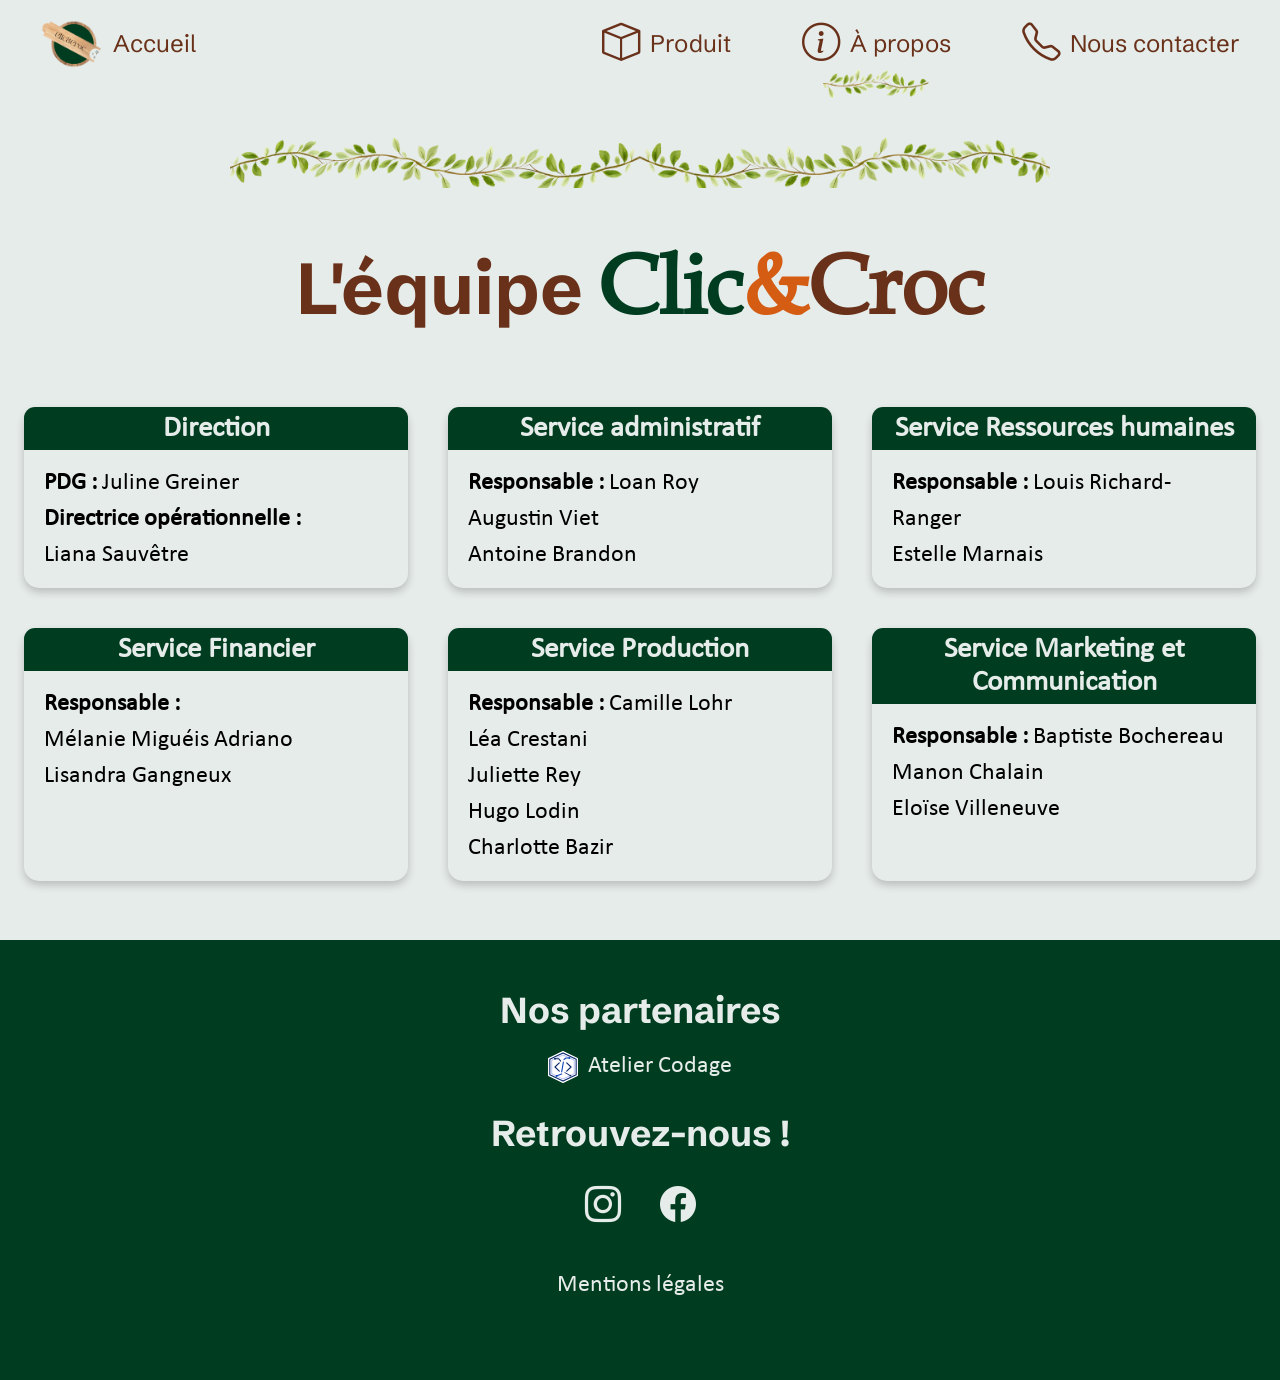
==== pages/a-propos.html @ 9d48530d "Add files via upload" ====
<!DOCTYPE html>
<html lang="fr">

<head>
    <meta charset="UTF-8">
    <meta name="viewport" content="width=device-width, initial-scale=1.0">
    <link rel="stylesheet" href="https://cdn.jsdelivr.net/npm/bootstrap-icons@1.13.1/font/bootstrap-icons.min.css">
    <link rel="preconnect" href="https://fonts.googleapis.com">
    <link rel="preconnect" href="https://fonts.gstatic.com" crossorigin>
    <link href="https://fonts.googleapis.com/css2?family=Schibsted+Grotesk:ital,wght@0,400..900;1,400..900&display=swap" rel="stylesheet">
    <link rel="stylesheet" href="../css/normalize.css">
    <link rel="stylesheet" href="../css/style.css">
    <title>À propos</title>
</head>

<body>
    
    <!-- Contenu du header : navigation ------------------------------------------------------------->
    <header>
        <nav class="nav">

            <!-- Bouton Menu (visible sur téléphone ; caché sur ordi) -->
            <button class="nav__toggle" type="button" aria-label="Ouvrir le menu">
                <i class="bi bi-list" aria-hidden="true"></i>
            </button>

            <!-- Liste du menu (affiché/caché sur téléphone ; visible sur ordi) -->
            <ul class="nav__ribbon">
                <li class="left">
                    <a href="../index.html">
                        <div>                            
                            <img class="logo" src="../images/logo.png" alt="Le logo de la mini-entreprise">
                            <span>Accueil</span>
                        </div>
                        <div class="underline"><img src="../images/soulignage-mini.png" alt="souligné"></div>
                    </a>
                </li>

                <li class="right">
                    <ul class="nav__list">
                        <li>
                            <a href="../pages/produit.html">
                                <div>
                                    <i class="bi bi-box"></i>
                                    <span>Produit</span>
                                </div>
                                <div class="underline"><img src="../images/soulignage-mini.png" alt="souligné"></div>
                            </a></li>
                        <li>
                            <a href="../pages/a-propos.html">
                                <div>
                                    <i class="bi bi-info-circle"></i>
                                    <span>À propos</span>
                                </div>                
                                <div class="active"><img src="../images/soulignage-mini.png" alt="souligné"></div>             
                            </a>
                        </li>
                        <li>
                            <a href="../pages/contact.html">
                                <div>
                                    <i class="bi bi-telephone"></i>
                                    <span>Nous contacter</span>
                                </div>
                                <div class="underline"><img src="../images/soulignage-mini.png" alt="souligné"></div>
                            </a>
                        </li>
                    </ul>
                </div>
        </nav>

        <div class="separation">
            <img class="sep1" src="../images/separation.png" alt="">
            <img class="sep2" src="../images/separation.png" alt="">
        </div>
    </header>
    
    <!-- Contenu du main : contenu général de la page, organisé par sections ------------------------>
    <main class="a-propos">
        <h2>
            L'équipe
            <span class="name">
                <span class="vert">Clic</span><span class="orange">&</span><span class="marron">Croc</span>
            </span>
        </h2>
        <section class="organigramme">
            <section>
                <h3>Direction</h3>
                <div>
                    <p><span class="gras">PDG : </span>Juline&nbsp;Greiner</p>
                    <p><span class="gras">Directrice opérationnelle : </span>Liana&nbsp;Sauvêtre</p>
                </div>
            </section>
            <section>
                <h3>Service administratif</h3>
                <div>
                    <p><span class="gras">Responsable : </span> Loan&nbsp;Roy</p>
                    <p>Augustin&nbsp;Viet</p>
                    <p>Antoine&nbsp;Brandon</p>
                </div>
            </section>
            <section>
                <h3>Service Ressources humaines</h3>
                <div>
                    <p><span class="gras">Responsable : </span>Louis&nbsp;Richard-Ranger</p>
                    <p>Estelle&nbsp;Marnais</p>
                </div>
            </section>
            <section>
                <h3>Service Financier</h3>
                <div>
                    <p><span class="gras">Responsable : </span>Mélanie&nbsp;Miguéis&nbsp;Adriano</p>
                    <p>Lisandra&nbsp;Gangneux</p>
                </div>
            </section>
            <section>
                <h3>Service Production</h3>
                <div>
                    <p><span class="gras">Responsable : </span>Camille&nbsp;Lohr</p>
                    <p>Léa&nbsp;Crestani</p>
                    <p>Juliette&nbsp;Rey</p>
                    <p>Hugo&nbsp;Lodin</p>
                    <p>Charlotte&nbsp;Bazir</p>
                </div>
            </section>
            <section>
                <h3>Service Marketing et Communication</h3>
                <div>
                    <p><span class="gras">Responsable : </span>Baptiste&nbsp;Bochereau</p>
                    <p>Manon&nbsp;Chalain</p>
                    <p>Eloïse&nbsp;Villeneuve</p>
                </div>
            </section>
        </section>
    </main>
    
    <!-- Contenu du footer : bandeau de mentions légales -------------------------------------------->
    <footer>
        <section class="partenaires">
            <h2>Nos partenaires</h2>
            <ul class="partenaires__list">
                <li>
                    <img src="../images/logo-atelier.svg" alt="">
                    <span>Atelier Codage</span>
                </li>
            </ul>
        </section>
        
        <section class="reseaux">
            <h2>Retrouvez-nous !</h2>
            <ul class="reseaux__list">
                <li>
                    <a href="https://www.instagram.com/mini_entreprise_alcuin/" target="_blank" rel="noopener noreferrer">
                        <i class="bi bi-instagram"></i>
                    </a>
                </li>
                <li>
                    <a href="https://www.facebook.com/Mini.Alcuin" target="_blank" rel="noopener noreferrer">
                        <i class="bi bi-facebook"></i>
                    </a>
                </li>
            </ul>
        </section>
        
        <section>
            <a class="mentions" href="../pages/mentions-legales.html" target="_blank">Mentions légales</a>
        </section>
    </footer>
</body>
</html>
---- css/style.css ----
/* ------------------------------------------- POLICES D'ÉCRITURE ------------------------------------------ */
@font-face {
    font-family: "Book Antiqua";
    src: url("../fonts/book-antiqua.ttf");
    font-display: swap;
}

@font-face {
    font-family: "Calibri";
    src: url("../fonts/calibri.ttf");
    font-display: swap;
}


/* ----------------------------------------------- VARIABLES ----------------------------------------------- */
:root {
    --marron: rgba(105, 49, 26);
    --vert: rgba(0, 61, 32);
    --orange: rgba(212, 92, 19);
    --near-white: rgb(230, 236, 233);
}

* {
    margin: 0;
    padding: 0;
    box-sizing: border-box;
}

html {
    font-size: clamp(1rem, 2vw, 1.5rem);
    font-family: "Calibri", sans-serif;
}

body {
    background-color: var(--near-white);
}


/* -------------------------------- GESTION DU MENU SMARTPHONE / ORDINATEUR -------------------------------- */
.nav {
    color: var(--marron);
    padding-top: 10px;
}

.nav__list {
    display: flex;
    flex-wrap: nowrap;
    gap: 4vw;
    list-style: none;
}

.nav__toggle {
    padding: 10px;
}

.nav__toggle i {
    margin: 10px;
    color: var(--marron);
}

.nav__ribbon {
    display: flex;
    flex-wrap: nowrap;
    justify-content: space-between;
    align-items: center;
    padding: 0 30px;
}

.left {
    justify-content: center;
    align-items: center;
    list-style: none;
}

.left a {
    display: flex;
}

.left, .nav__list li {
    display: flex;
    flex-direction: column;
    align-items: center;
}

.right {
    display: flex;
    gap: 2em;
    justify-content: flex-end;
}

.nav__list i, .nav__toggle i, .left .logo {
    font-size: 1.6rem;
    height: 2rem;
}

.nav__list a div:first-child, .left a div:first-child {
    display: flex;
    align-items: center;
    margin: 0;
}

.left a, .nav__list a {
    display: flex;
    align-items: center;
    flex-direction: column;
    text-decoration: none;
    color: var(--marron);
    padding: 10px;
    border-radius: 50px;
    font-family: "Schibsted Grotesk", sans-serif;
}

.left a > div:first-child, .nav__list a > div:first-child {
    display: flex;
    flex-wrap: nowrap;
    gap: 10px;
    align-items: center;
}

.underline, .active {
    height: 60px;
}

.active img {
    height: 30px;
}

.underline img {
    visibility: hidden;
}

.nav__list a:hover img, .left a:hover img {
    visibility: visible;
}

.underline img {
    display: block;
    height: 30px;
}

.separation {
    max-height: 50px;
    max-width: 95vw;
    display: flex;
    flex-wrap: nowrap;
    gap: 0;
    margin: auto;
    width: fit-content;
}

.sep1, .sep2 {
    max-width: 50%;
    max-height: 50px;
}

.sep2 {
    transform: scaleX(-1);
}

/* Spécifique smartphone ----------------------------------------------------- */
@media screen and (max-width: 767px) {
    .nav {
        padding: 0;
    }

    .nav__toggle {
        display: flex;
    }

    .nav__ribbon {
        display: none;
        flex-direction: column;
        align-items: stretch;
        gap: 0;
        width: 100%;
        padding: 0;
    }

    .left, .nav__list li {
        width: 100%;
        justify-content: stretch;
        align-items: flex-start;
    }

    .left a, .nav__list a {
        width: 100%;
        align-items: flex-start;
    }

    .nav__list {
        flex-direction: column;
        align-items: flex-start;
        gap: 0;
        width: 100%;
    }

    .left img {
        background-color: var(--near-white);
    }

    .nav__ribbon .active, .nav__ribbon .underline  {
        display: none;
    }

    .nav__ribbon a:active {
        background-color: var(--marron);
        color: var(--near-white);
        border-radius: 0;
    }

    /* Affiche la liste du menu quand le focus est dans le nav */
    .nav:focus-within .nav__ribbon {
        display: flex;
    }

    .nav__toggle {
        all: unset;
        cursor: pointer;
        display: flex;
        align-items: center;
        justify-content: center;
    }
}

/* Spécifique ordinateur ----------------------------------------------------- */
@media screen and (min-width: 768px) {
    .nav__toggle {
        display: none;
    }
    .nav__list {
        display: flex;
        flex-direction: row;
    }
}

/* ------------------------------------------- MAIN ------------------------------------------ */
.name {
    font-family: "Book Antiqua", serif;
    font-weight: bold;
    font-size: 3.5rem;
}

.name .vert {
    color: var(--vert);
}

.name .orange {
    color: var(--orange);
}

.name .marron {
    color: var(--marron);
}

main p, main li {
    line-height: 1.5em;
}

main h3 {
    font-size: 4.2rem;
}

main h4 {
    font-size: 1.5rem;
    font-style: italic;
}

main .logo__coul1 {
    color: var(--marron);
}

main .logo__coul2 {
    color: var(--vert);
}

main .logo__coul3 {
    color: var(--orange);
}

main img {
    display: block;
    border-radius: 15px;
    text-align: center;
}

main ul {
    list-style-position: inside;
}

/* Main - Accueil ------------------------------------------ */
.accueil {
    display: flex;
    flex-wrap: wrap;
    gap: 3vw;
    width: 100%;
    align-items: center;
    margin: 40px 0;
    background: url("../images/bois.jpg") center;
    background-size: 100%;
    padding: 20px;
}

.accueil > * {
    width: 100%;
    min-width: 300px;
    max-width: 600px;
    box-shadow: 0 4px 8px rgb(0, 0, 0, 0.2);
    border-radius: 15px;
    margin: 30px auto;
    background-color: var(--near-white);
}

.accueil > div {
    padding: 15px;
}

.name-slogan {
    display: flex;
    flex-direction: column;
    align-items: center;
}

.accueil img {
    display: block;
    max-width: 600px;
}

.accueil .text {
    display: flex;
    flex-direction: column;
    align-items: center;
    justify-content: center;
}

.accueil .logo {
    max-width: 350px;
}

/* Main - A Propos ------------------------------------------ */
.a-propos {
    display: flex;
    flex-direction: column;
    gap: 0;
    align-items: flex-start;
    margin: auto;
    font-size: 1rem;
}

.organigramme {
    display: flex;
    flex-wrap: wrap;
    justify-content: center;
    margin-bottom: 3vw;
}

.organigramme section {
    display: flex;
    flex-direction: column;
    gap: 15px;
    max-width: 700px;
    min-width: 320px;
    width: 30%;
    border-radius: 15px;
    box-shadow: 0 4px 8px rgba(0, 0, 0, 0.2);
    margin: 20px;
}

.a-propos h2 {
    font-size: 3rem;
    color: var(--marron);
    font-family: "Schibsted Grotesk", sans-serif;
    margin: 4vw auto;
    text-align: center;
}

.a-propos h3{
    padding: 5px;
    border-top-left-radius: 11px;
    border-top-right-radius: 11px;
    background-color: var(--vert);
    color: var(--near-white);
    text-align: center;
    font-size: 1.2rem;
    font-weight: bold;
    font-style: normal;
}

.a-propos section > div {
    padding: 0 15px 15px 15px;
}

.a-propos p {
    margin: 0 5px;
    font-size: 1rem;
}

.a-propos p span {
    font-weight: bold;
}

/* Main - Contact ------------------------------------------ */
main.contact {
    display: block;
    min-width: 320px;
    width: 50%;
    max-width: 800px;
    line-height: 1.5em;
    margin: 80px auto;
    padding: 20px;
    border-radius: 15px;
    box-shadow: 0 4px 8px rgba(0, 0, 0, 0.2);
    font-size: 1.2rem;
}

.contact h3 {
    font-size: 1.8rem;
    line-height: 1.2em; 
}

.contact address {
    font-style: normal;
}

.contact a {
    color: var(--marron);
    text-decoration: none;
    display: flex;
    align-items: center;
    gap: 10px;
    padding: 5px 8px;
    border-radius: 15px;
    width: fit-content;
}

.contact a:hover {
    background-color: var(--orange);
    color: var(--near-white);
}

.contact a:active {
    background-color: var(--vert);
    color: var(--near-white);
}

.details h2 {
    font-family: "Schibsted Grotesk", sans-serif;
    font-size: 1.3rem;
}

.contact .reseaux {
    display: flex;
    flex-wrap: nowrap;
    margin: auto;
    width: fit-content;
}

.contact .reseaux a {
    padding: 15px;
    font-size: 2rem;
}

/* Main - Produit ------------------------------------------ */
main.produit {
    display: flex;
    flex-wrap: wrap;
    gap: 20px;
    margin: 40px 3vw;
    justify-content: center;
    align-items: center;
}

.produit > * {
    min-width: 300px;
    max-width: 600px;
    width: 100%;
    margin: 1vw;
    border-radius: 15px;
    box-shadow: 0 4px 8px rgba(0, 0, 0, 0.2);
}

.produit > div {
    padding: 15px;
}

.produit h2 {
    font-size: 2em;
    text-align: center;
}

.produit h3 {
    font-size: 1.5em;
    margin-top: 20px;
}


/* ------------------------------------------- FOOTER ------------------------------------------ */
footer {
    display: block;
    color: var(--near-white);
    background-color: var(--vert);
    padding: 20px;
    padding-bottom: 50px;
}

footer > section {
    width: fit-content;
    margin: 30px auto;
}

footer > section h2 {
    font-family: "Schibsted Grotesk", sans-serif;
    font-size: 1.5rem;
    margin: 0 0 20px;
    padding: 0;
    text-align: center;
    font-weight: bold;
}

.partenaires__list, .reseaux__list {
    display: flex;
    list-style: none;
    justify-content: center;
    align-items: center;
    gap: 15px;
    margin: 0;
    padding: 0;
}

.partenaires__list > li, .reseaux__list li {
    display: flex;
    flex-wrap: nowrap;
    gap: 10px;
    align-items: center;
}

footer img {
    width: 30px;
}

footer a {
    color: var(--near-white);
    text-decoration: none;
    padding: 10px;
    border: 2px solid transparent;
}

footer i {
    font-size: 1.5rem;
}

footer a:hover {
    border-color: var(--near-white);
    border-radius: 10px;
}

footer a:active {
    background-color: var(--near-white);
    border-color: var(--near-white);
    color: var(--vert);
}

/* ------------------------------------------- MENTIONS LEGALES ------------------------------------------ */
main.mentions {
    display: block;
    margin: 30px auto;
    width: 90vw;
}

main.mentions > section {
    width: 100%;
    max-width: 700px;
    margin: auto;
}

.mentions h1 {
    color: var(--marron);
    text-align: center;
    font-family: "Schibsted Grotesk", sans-serif;
    margin: auto;
}

.mentions h2 {
    color: var(--marron);
    padding-bottom: 5px;
    margin-bottom: 10px;
    border-bottom: 2px solid var(--marron);
    font-family: "Schibsted Grotesk", sans-serif;
}

.mentions address {
    font-style: normal;
    margin-left: 20px;
}

.mentions * {
    text-align: justify;
    line-height: 1.5em;
}

.mentions a {
    text-decoration: none;
    color: var(--marron);
    padding: 3px 5px;
}

.mentions a:hover {
    color: var(--orange);
}

.mentions a:active {
    color: var(--near-white);
    background-color: var(--marron);
}
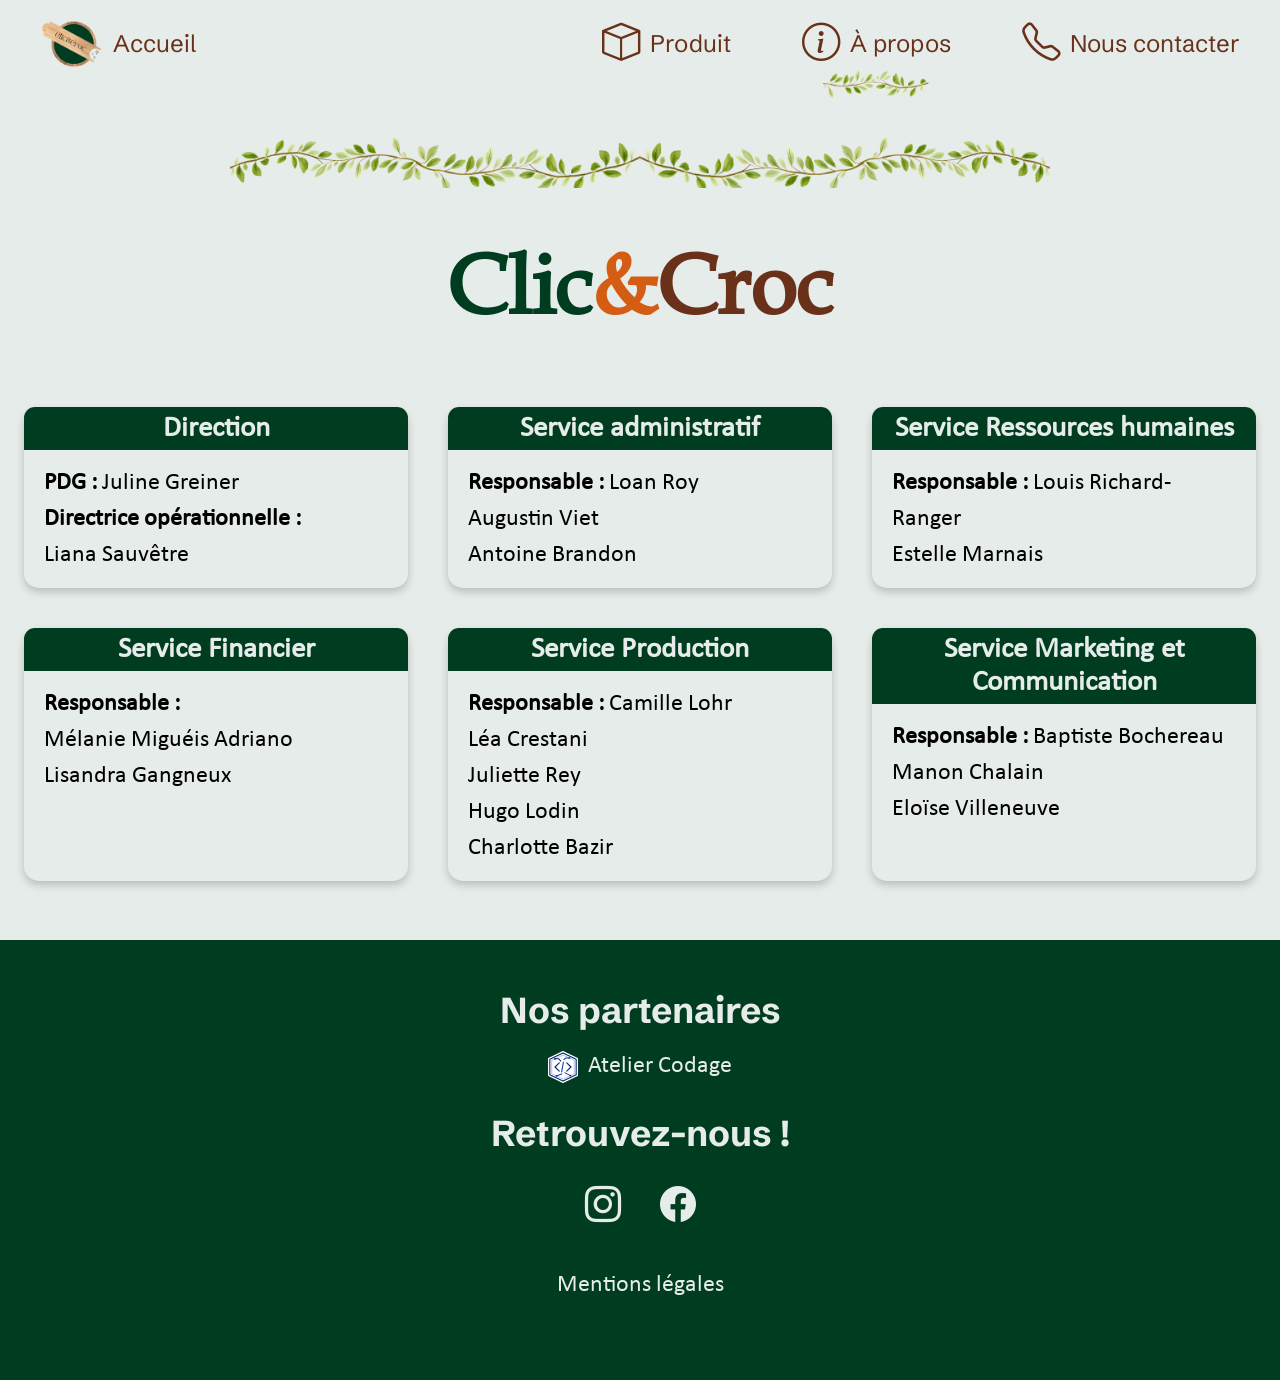
==== commit e8d1e004: "Add files via upload" ====
--- a/pages/a-propos.html
+++ b/pages/a-propos.html
@@ -77,7 +77,6 @@
     <!-- Contenu du main : contenu général de la page, organisé par sections ------------------------>
     <main class="a-propos">
         <h2>
-            L'équipe
             <span class="name">
                 <span class="vert">Clic</span><span class="orange">&</span><span class="marron">Croc</span>
             </span>
--- a/css/style.css
+++ b/css/style.css
@@ -320,11 +320,6 @@
     align-items: center;
 }
 
-.accueil img {
-    display: block;
-    max-width: 600px;
-}
-
 .accueil .text {
     display: flex;
     flex-direction: column;
@@ -333,7 +328,27 @@
 }
 
 .accueil .logo {
-    max-width: 350px;
+    max-width: 80%;
+}
+
+.animation {
+  text-align: center;
+}
+
+.animation span {
+  opacity: 0;
+  filter: blur(6px);
+  transform: translateX(20px);
+  animation: reveal 1s forwards;
+  animation-delay: calc(var(--i) * 0.2s);
+}
+
+@keyframes reveal {
+  to {
+    opacity: 1;
+    filter: blur(0);
+    transform: translateX(0);
+  }
 }
 
 /* Main - A Propos ------------------------------------------ */
@@ -492,6 +507,12 @@
     margin-top: 20px;
 }
 
+.produit h4 {
+    text-align: center;
+    font-size: 1.2em;
+
+}
+
 
 /* ------------------------------------------- FOOTER ------------------------------------------ */
 footer {
@@ -566,6 +587,11 @@
     width: 90vw;
 }
 
+.mentions .company-name {
+    font-family: "Book Antiqua", "serif";
+    font-size: 1em;
+}
+
 main.mentions > section {
     width: 100%;
     max-width: 700px;
@@ -610,4 +636,4 @@
 .mentions a:active {
     color: var(--near-white);
     background-color: var(--marron);
-}+}
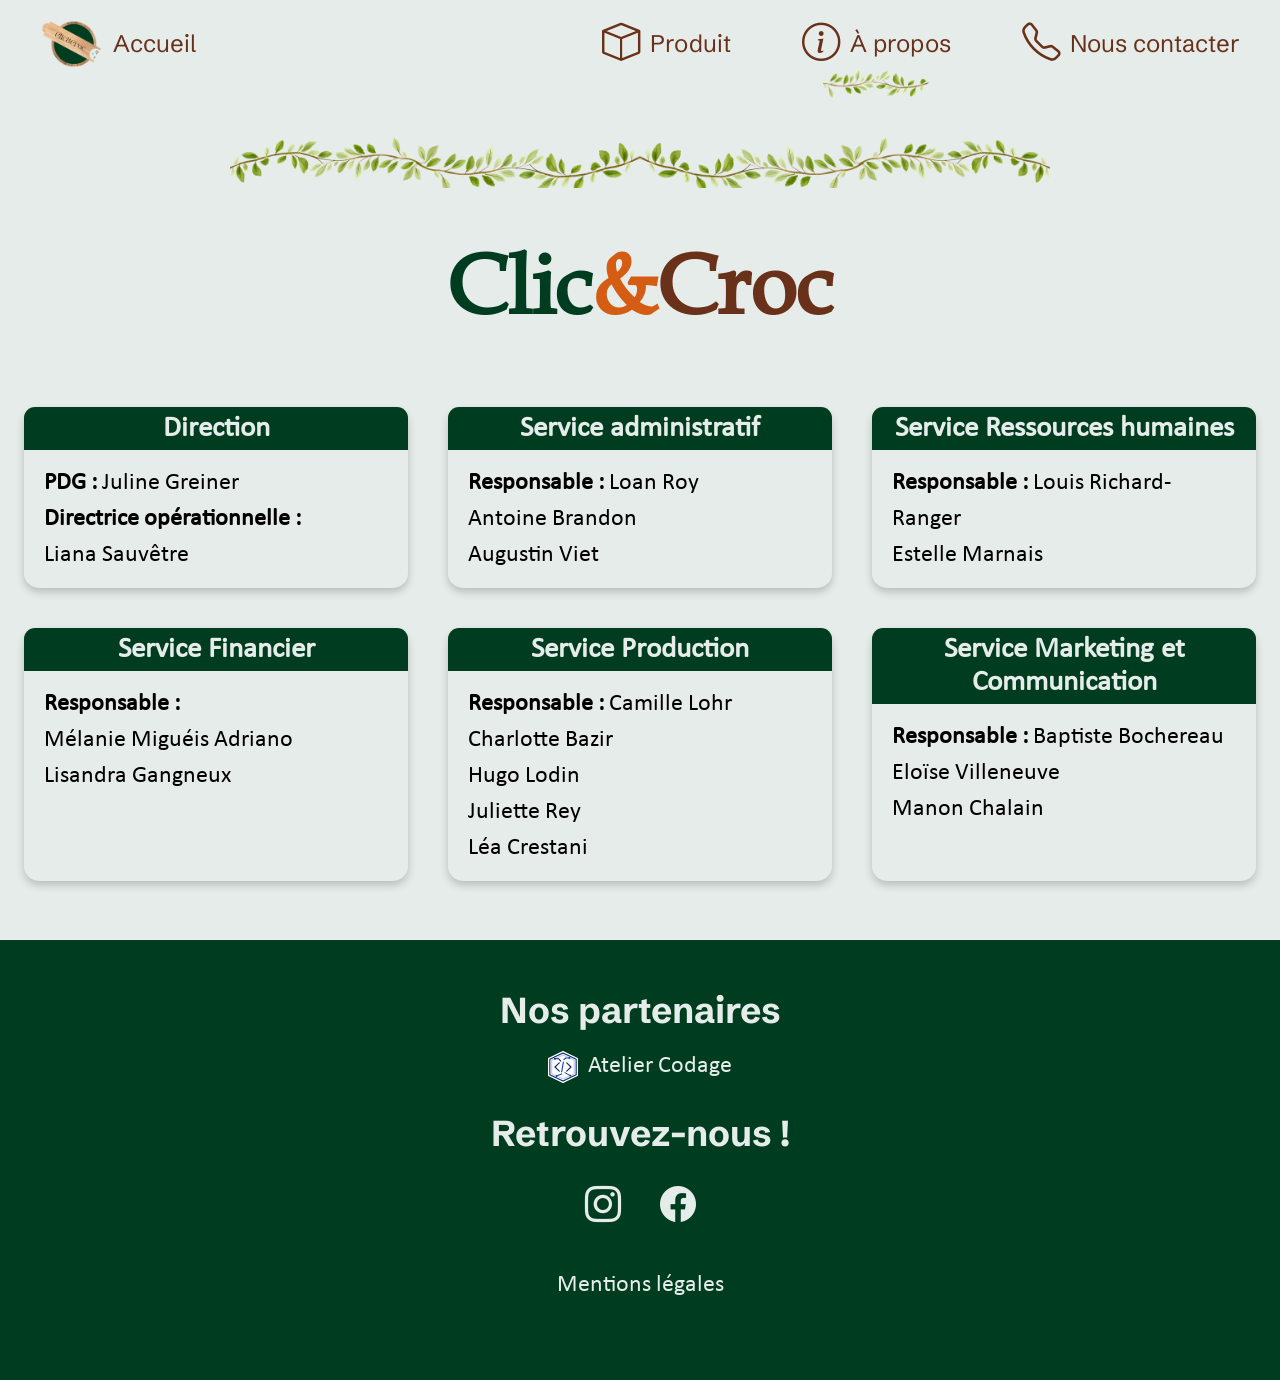
==== commit ba2c042d: "Fix HTML encoding issues in a-propos.html" ====
--- a/pages/a-propos.html
+++ b/pages/a-propos.html
@@ -18,11 +18,13 @@
     <!-- Contenu du header : navigation ------------------------------------------------------------->
     <header>
         <nav class="nav">
+                
+            <!-- "Bouton" Menu (visible sur téléphone ; caché sur ordi) -->
+            <input class="nav__checkbox" id="nav__checkbox" type="checkbox">
 
-            <!-- Bouton Menu (visible sur téléphone ; caché sur ordi) -->
-            <button class="nav__toggle" type="button" aria-label="Ouvrir le menu">
+            <label for="nav__checkbox" class="nav__toggle"  aria-label="Ouvrir le menu">
                 <i class="bi bi-list" aria-hidden="true"></i>
-            </button>
+            </label>
 
             <!-- Liste du menu (affiché/caché sur téléphone ; visible sur ordi) -->
             <ul class="nav__ribbon">
@@ -65,7 +67,8 @@
                             </a>
                         </li>
                     </ul>
-                </div>
+                </li>
+            </ul>
         </nav>
 
         <div class="separation">
@@ -93,8 +96,8 @@
                 <h3>Service administratif</h3>
                 <div>
                     <p><span class="gras">Responsable : </span> Loan&nbsp;Roy</p>
+                    <p>Antoine&nbsp;Brandon</p>
                     <p>Augustin&nbsp;Viet</p>
-                    <p>Antoine&nbsp;Brandon</p>
                 </div>
             </section>
             <section>
@@ -115,18 +118,18 @@
                 <h3>Service Production</h3>
                 <div>
                     <p><span class="gras">Responsable : </span>Camille&nbsp;Lohr</p>
+                    <p>Charlotte&nbsp;Bazir</p>
+                    <p>Hugo&nbsp;Lodin</p>
+                    <p>Juliette&nbsp;Rey</p>
                     <p>Léa&nbsp;Crestani</p>
-                    <p>Juliette&nbsp;Rey</p>
-                    <p>Hugo&nbsp;Lodin</p>
-                    <p>Charlotte&nbsp;Bazir</p>
                 </div>
             </section>
             <section>
                 <h3>Service Marketing et Communication</h3>
                 <div>
                     <p><span class="gras">Responsable : </span>Baptiste&nbsp;Bochereau</p>
+                    <p>Eloïse&nbsp;Villeneuve</p>
                     <p>Manon&nbsp;Chalain</p>
-                    <p>Eloïse&nbsp;Villeneuve</p>
                 </div>
             </section>
         </section>
@@ -165,4 +168,4 @@
         </section>
     </footer>
 </body>
-</html>+</html>
--- a/css/style.css
+++ b/css/style.css
@@ -49,12 +49,18 @@
     list-style: none;
 }
 
+.nav__checkbox {
+    display: none;
+}
+
 .nav__toggle {
     padding: 10px;
+    list-style: none;
+    border: none;
+    cursor: pointer;
 }
 
 .nav__toggle i {
-    margin: 10px;
     color: var(--marron);
 }
 
@@ -165,6 +171,9 @@
 
     .nav__toggle {
         display: flex;
+        align-items: center;
+        justify-content: flex-start;
+        cursor: pointer;
     }
 
     .nav__ribbon {
@@ -176,6 +185,10 @@
         padding: 0;
     }
 
+    .nav__checkbox:checked ~.nav__ribbon {
+        display: flex;
+    }
+
     .left, .nav__list li {
         width: 100%;
         justify-content: stretch;
@@ -207,19 +220,6 @@
         color: var(--near-white);
         border-radius: 0;
     }
-
-    /* Affiche la liste du menu quand le focus est dans le nav */
-    .nav:focus-within .nav__ribbon {
-        display: flex;
-    }
-
-    .nav__toggle {
-        all: unset;
-        cursor: pointer;
-        display: flex;
-        align-items: center;
-        justify-content: center;
-    }
 }
 
 /* Spécifique ordinateur ----------------------------------------------------- */
@@ -227,6 +227,22 @@
     .nav__toggle {
         display: none;
     }
+
+    .nav__ribbon {
+        display: flex;
+        flex-direction: row;
+        justify-content: space-between;
+        align-items: center;
+        padding: 0 30px;
+    }
+
+    .right {
+        display: flex;
+        gap: 2em;
+        justify-content: flex-end;
+        flex-direction: row;
+    }
+
     .nav__list {
         display: flex;
         flex-direction: row;
@@ -513,6 +529,9 @@
 
 }
 
+p.description {
+    text-align: justify;
+}
 
 /* ------------------------------------------- FOOTER ------------------------------------------ */
 footer {
